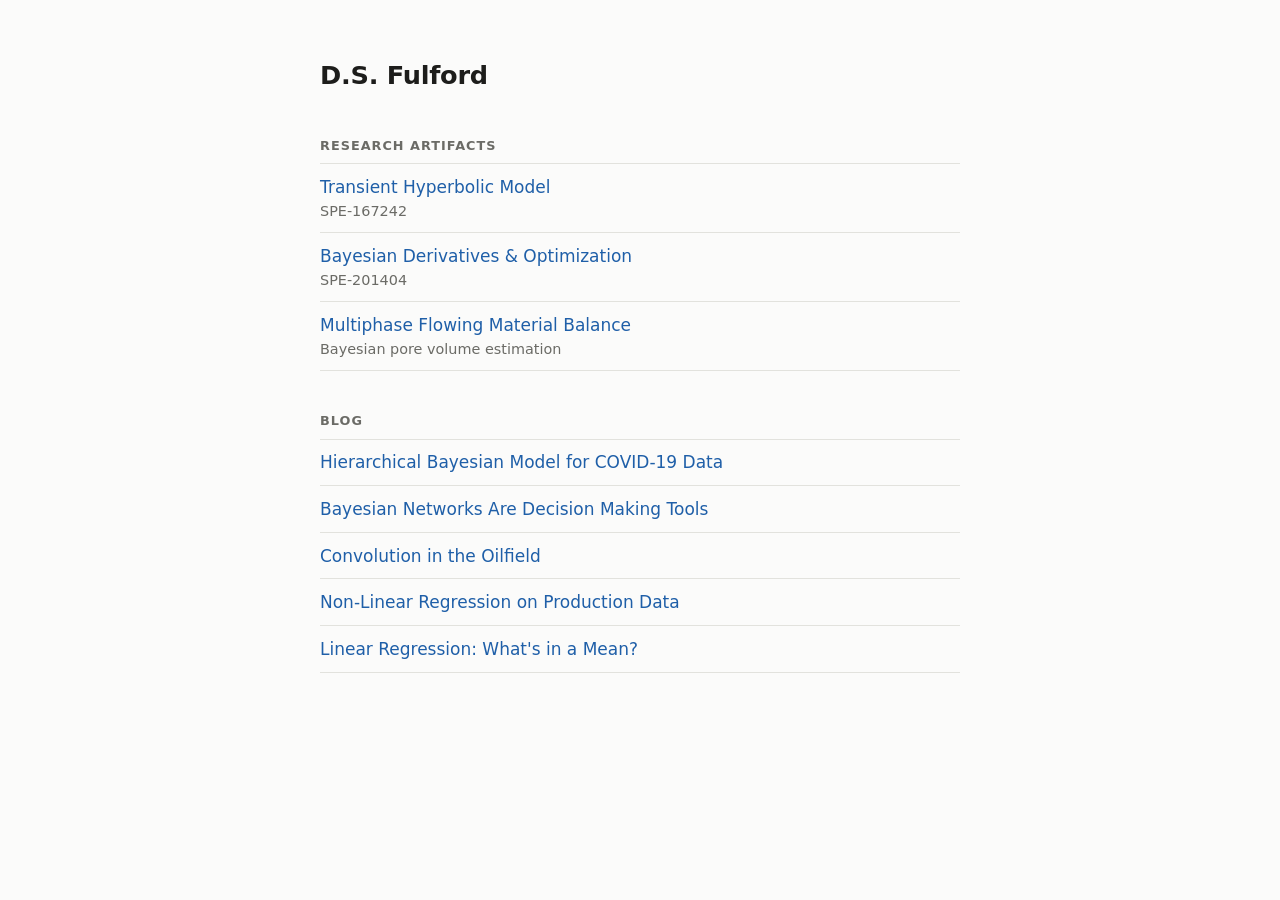
==== index.html @ ef867392 "Replace redirect with an index of research artifacts and blog posts Co-Authored-By: Claude Opus 5.5 " ====
<!doctype html>
<html lang="en">
<head>
<meta charset="utf-8">
<meta name="viewport" content="width=device-width, initial-scale=1">
<title>D.S. Fulford</title>
<meta name="description" content="Research artifacts and blog posts by D.S. Fulford.">
<style>
  :root {
    --bg: #fbfbfa;
    --fg: #1d1d1b;
    --muted: #6b6b66;
    --rule: #e2e2dd;
    --link: #1f5fa8;
  }
  @media (prefers-color-scheme: dark) {
    :root {
      --bg: #161615;
      --fg: #e8e8e4;
      --muted: #9a9a94;
      --rule: #2e2e2b;
      --link: #7fb2ec;
    }
  }
  * { box-sizing: border-box; }
  body {
    margin: 0;
    background: var(--bg);
    color: var(--fg);
    font: 17px/1.55 system-ui, -apple-system, "Segoe UI", sans-serif;
  }
  main { max-width: 42rem; margin: 0 auto; padding: 3.5rem 16px 4rem; }
  h1 { font-size: 1.6rem; margin: 0 0 2.5rem; letter-spacing: -0.01em; }
  h2 {
    font-size: 0.8rem;
    font-weight: 600;
    text-transform: uppercase;
    letter-spacing: 0.08em;
    color: var(--muted);
    margin: 2.5rem 0 0.5rem;
  }
  h2 a { color: inherit; }
  ul { list-style: none; margin: 0; padding: 0; }
  li { padding: 0.6rem 0; border-top: 1px solid var(--rule); }
  li:last-child { border-bottom: 1px solid var(--rule); }
  a { color: var(--link); text-decoration: none; }
  a:hover { text-decoration: underline; }
  .note { display: block; color: var(--muted); font-size: 0.9rem; }
</style>
</head>
<body>
<main>
  <h1>D.S. Fulford</h1>

  <h2><a href="/research-artifacts/">Research artifacts</a></h2>
  <ul>
    <li><a href="/research-artifacts/spe-167242.html">Transient Hyperbolic Model</a>
      <span class="note">SPE-167242</span></li>
    <li><a href="/research-artifacts/spe-201404.html">Bayesian Derivatives &amp; Optimization</a>
      <span class="note">SPE-201404</span></li>
    <li><a href="/research-artifacts/mfmb-latent-slope.html">Multiphase Flowing Material Balance</a>
      <span class="note">Bayesian pore volume estimation</span></li>
  </ul>

  <h2>Blog</h2>
  <ul>
    <li><a href="/blog/covid19/covid19.html">Hierarchical Bayesian Model for COVID-19 Data</a></li>
    <li><a href="/blog/bn_montyhall/bn_montyhall.html">Bayesian Networks Are Decision Making Tools</a></li>
    <li><a href="/blog/conv/conv.html">Convolution in the Oilfield</a></li>
    <li><a href="/blog/nonlin_reg/nonlin_reg.html">Non-Linear Regression on Production Data</a></li>
    <li><a href="/blog/lin_reg/lin_reg.html">Linear Regression: What's in a Mean?</a></li>
  </ul>
</main>
</body>
</html>
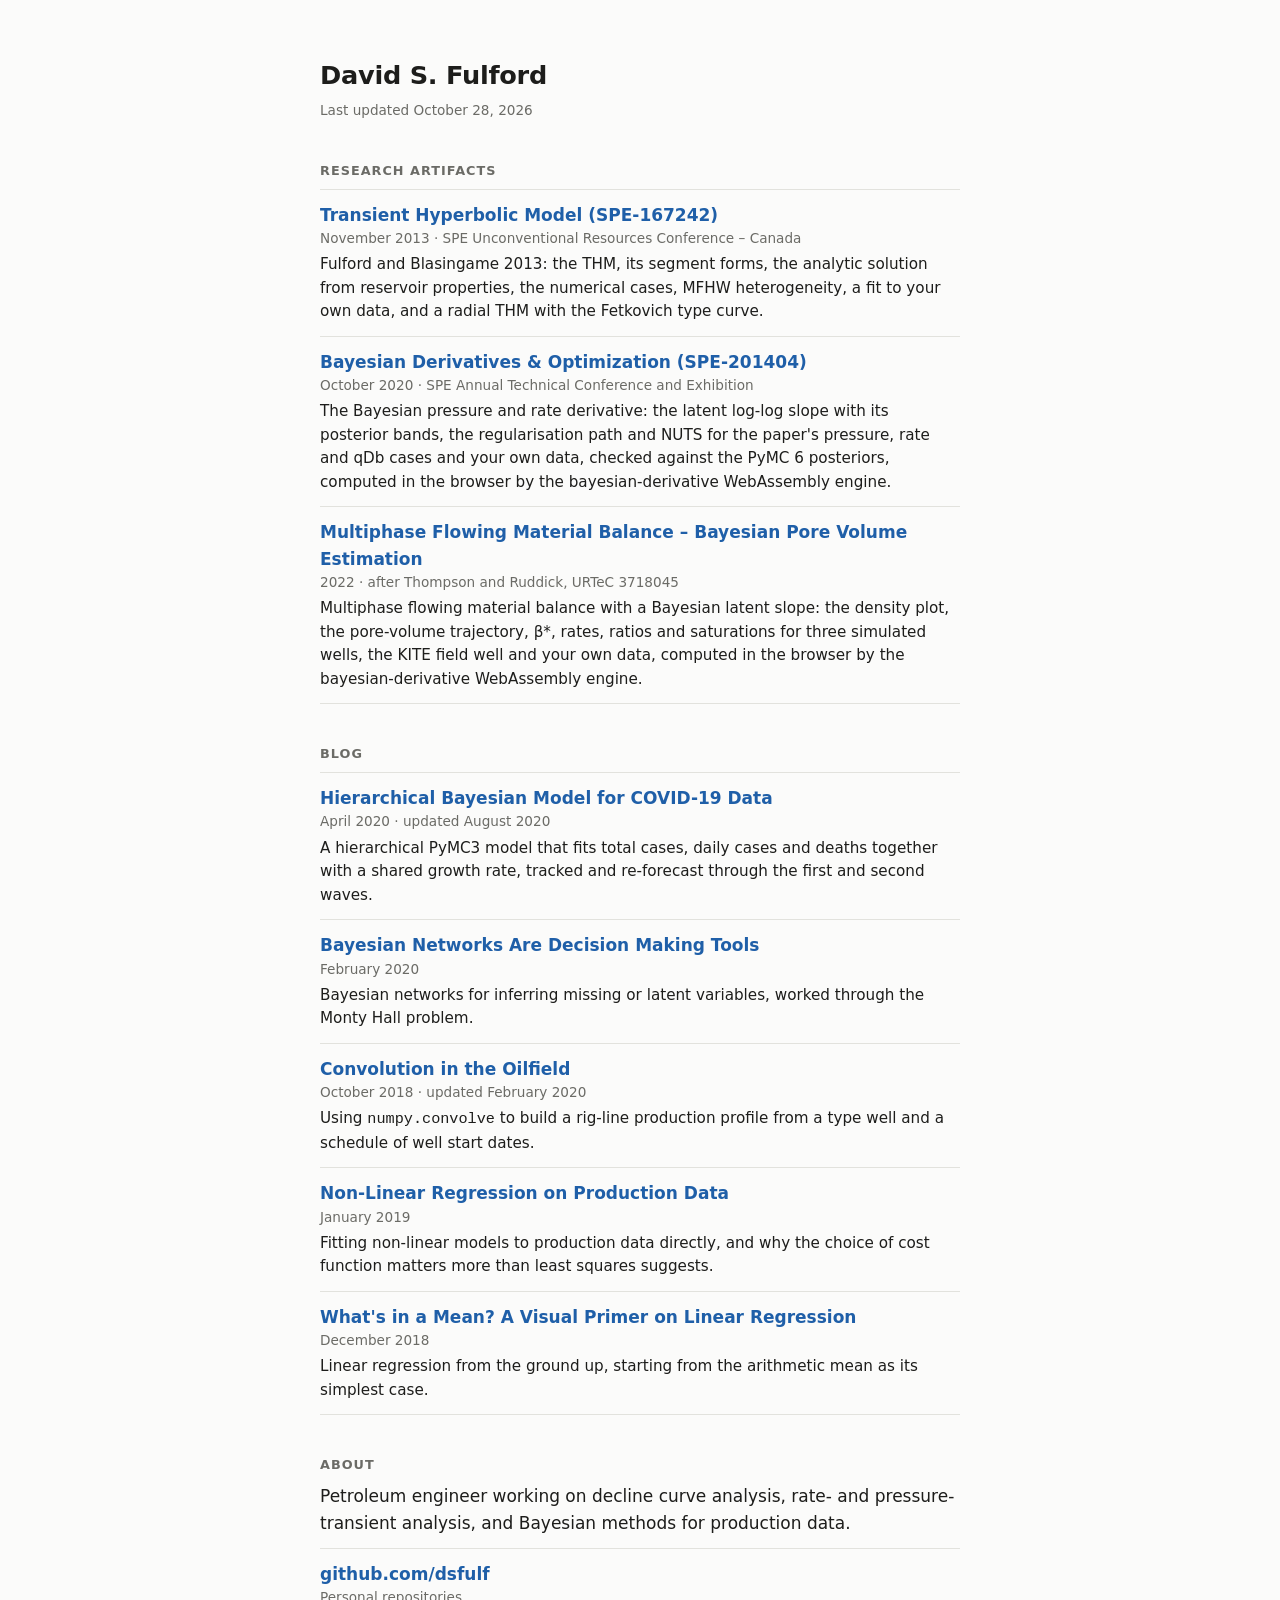
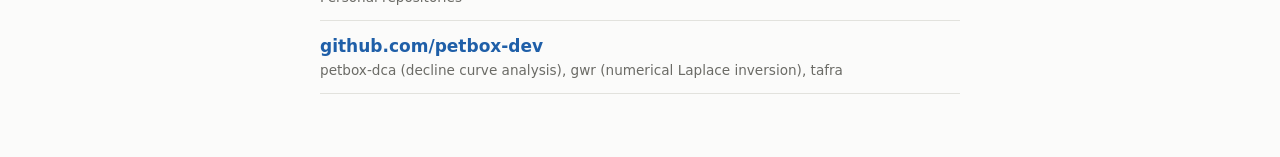
==== commit 3491b0c9: "Add descriptions, dates, last-updated line and About section Co-Authored-By: Claude Opus 5.5 <norepl" ====
--- a/index.html
+++ b/index.html
@@ -3,8 +3,8 @@
 <head>
 <meta charset="utf-8">
 <meta name="viewport" content="width=device-width, initial-scale=1">
-<title>D.S. Fulford</title>
-<meta name="description" content="Research artifacts and blog posts by D.S. Fulford.">
+<title>David S. Fulford</title>
+<meta name="description" content="Research artifacts and blog posts by David S. Fulford.">
 <style>
   :root {
     --bg: #fbfbfa;
@@ -30,7 +30,8 @@
     font: 17px/1.55 system-ui, -apple-system, "Segoe UI", sans-serif;
   }
   main { max-width: 42rem; margin: 0 auto; padding: 3.5rem 16px 4rem; }
-  h1 { font-size: 1.6rem; margin: 0 0 2.5rem; letter-spacing: -0.01em; }
+  h1 { font-size: 1.6rem; margin: 0; letter-spacing: -0.01em; }
+  .updated { margin: 0.25rem 0 2.5rem; color: var(--muted); font-size: 0.85rem; }
   h2 {
     font-size: 0.8rem;
     font-weight: 600;
@@ -41,35 +42,91 @@
   }
   h2 a { color: inherit; }
   ul { list-style: none; margin: 0; padding: 0; }
-  li { padding: 0.6rem 0; border-top: 1px solid var(--rule); }
+  li { padding: 0.75rem 0; border-top: 1px solid var(--rule); }
   li:last-child { border-bottom: 1px solid var(--rule); }
   a { color: var(--link); text-decoration: none; }
   a:hover { text-decoration: underline; }
-  .note { display: block; color: var(--muted); font-size: 0.9rem; }
+  .title { font-weight: 600; }
+  .date { display: block; color: var(--muted); font-size: 0.85rem; }
+  .desc { margin: 0.25rem 0 0; font-size: 0.95rem; }
+  .about p { margin: 0 0 0.75rem; }
 </style>
 </head>
 <body>
 <main>
-  <h1>D.S. Fulford</h1>
+  <h1>David S. Fulford</h1>
+  <p class="updated">Last updated <time datetime="2026-10-28">October 28, 2026</time></p>
 
   <h2><a href="/research-artifacts/">Research artifacts</a></h2>
   <ul>
-    <li><a href="/research-artifacts/spe-167242.html">Transient Hyperbolic Model</a>
-      <span class="note">SPE-167242</span></li>
-    <li><a href="/research-artifacts/spe-201404.html">Bayesian Derivatives &amp; Optimization</a>
-      <span class="note">SPE-201404</span></li>
-    <li><a href="/research-artifacts/mfmb-latent-slope.html">Multiphase Flowing Material Balance</a>
-      <span class="note">Bayesian pore volume estimation</span></li>
+    <li>
+      <a class="title" href="/research-artifacts/spe-167242.html">Transient Hyperbolic Model (SPE-167242)</a>
+      <span class="date">November 2013 · SPE Unconventional Resources Conference – Canada</span>
+      <p class="desc">Fulford and Blasingame 2013: the THM, its segment forms, the analytic solution from reservoir
+        properties, the numerical cases, MFHW heterogeneity, a fit to your own data, and a radial THM with the
+        Fetkovich type curve.</p>
+    </li>
+    <li>
+      <a class="title" href="/research-artifacts/spe-201404.html">Bayesian Derivatives &amp; Optimization (SPE-201404)</a>
+      <span class="date">October 2020 · SPE Annual Technical Conference and Exhibition</span>
+      <p class="desc">The Bayesian pressure and rate derivative: the latent log-log slope with its posterior bands,
+        the regularisation path and NUTS for the paper's pressure, rate and qDb cases and your own data, checked
+        against the PyMC 6 posteriors, computed in the browser by the bayesian-derivative WebAssembly engine.</p>
+    </li>
+    <li>
+      <a class="title" href="/research-artifacts/mfmb-latent-slope.html">Multiphase Flowing Material Balance – Bayesian Pore Volume Estimation</a>
+      <span class="date">2022 · after Thompson and Ruddick, URTeC 3718045</span>
+      <p class="desc">Multiphase flowing material balance with a Bayesian latent slope: the density plot, the
+        pore-volume trajectory, β*, rates, ratios and saturations for three simulated wells, the KITE field well and
+        your own data, computed in the browser by the bayesian-derivative WebAssembly engine.</p>
+    </li>
   </ul>
 
   <h2>Blog</h2>
   <ul>
-    <li><a href="/blog/covid19/covid19.html">Hierarchical Bayesian Model for COVID-19 Data</a></li>
-    <li><a href="/blog/bn_montyhall/bn_montyhall.html">Bayesian Networks Are Decision Making Tools</a></li>
-    <li><a href="/blog/conv/conv.html">Convolution in the Oilfield</a></li>
-    <li><a href="/blog/nonlin_reg/nonlin_reg.html">Non-Linear Regression on Production Data</a></li>
-    <li><a href="/blog/lin_reg/lin_reg.html">Linear Regression: What's in a Mean?</a></li>
+    <li>
+      <a class="title" href="/blog/covid19/covid19.html">Hierarchical Bayesian Model for COVID-19 Data</a>
+      <span class="date">April 2020 · updated August 2020</span>
+      <p class="desc">A hierarchical PyMC3 model that fits total cases, daily cases and deaths together with a
+        shared growth rate, tracked and re-forecast through the first and second waves.</p>
+    </li>
+    <li>
+      <a class="title" href="/blog/bn_montyhall/bn_montyhall.html">Bayesian Networks Are Decision Making Tools</a>
+      <span class="date">February 2020</span>
+      <p class="desc">Bayesian networks for inferring missing or latent variables, worked through the Monty Hall
+        problem.</p>
+    </li>
+    <li>
+      <a class="title" href="/blog/conv/conv.html">Convolution in the Oilfield</a>
+      <span class="date">October 2018 · updated February 2020</span>
+      <p class="desc">Using <code>numpy.convolve</code> to build a rig-line production profile from a type well
+        and a schedule of well start dates.</p>
+    </li>
+    <li>
+      <a class="title" href="/blog/nonlin_reg/nonlin_reg.html">Non-Linear Regression on Production Data</a>
+      <span class="date">January 2019</span>
+      <p class="desc">Fitting non-linear models to production data directly, and why the choice of cost function
+        matters more than least squares suggests.</p>
+    </li>
+    <li>
+      <a class="title" href="/blog/lin_reg/lin_reg.html">What's in a Mean? A Visual Primer on Linear Regression</a>
+      <span class="date">December 2018</span>
+      <p class="desc">Linear regression from the ground up, starting from the arithmetic mean as its simplest
+        case.</p>
+    </li>
   </ul>
+
+  <h2>About</h2>
+  <div class="about">
+    <p>Petroleum engineer working on decline curve analysis, rate- and pressure-transient analysis, and Bayesian
+      methods for production data.</p>
+    <ul>
+      <li><a class="title" href="https://github.com/dsfulf">github.com/dsfulf</a>
+        <span class="date">Personal repositories</span></li>
+      <li><a class="title" href="https://github.com/petbox-dev">github.com/petbox-dev</a>
+        <span class="date">petbox-dca (decline curve analysis), gwr (numerical Laplace inversion), tafra</span></li>
+    </ul>
+  </div>
 </main>
 </body>
 </html>
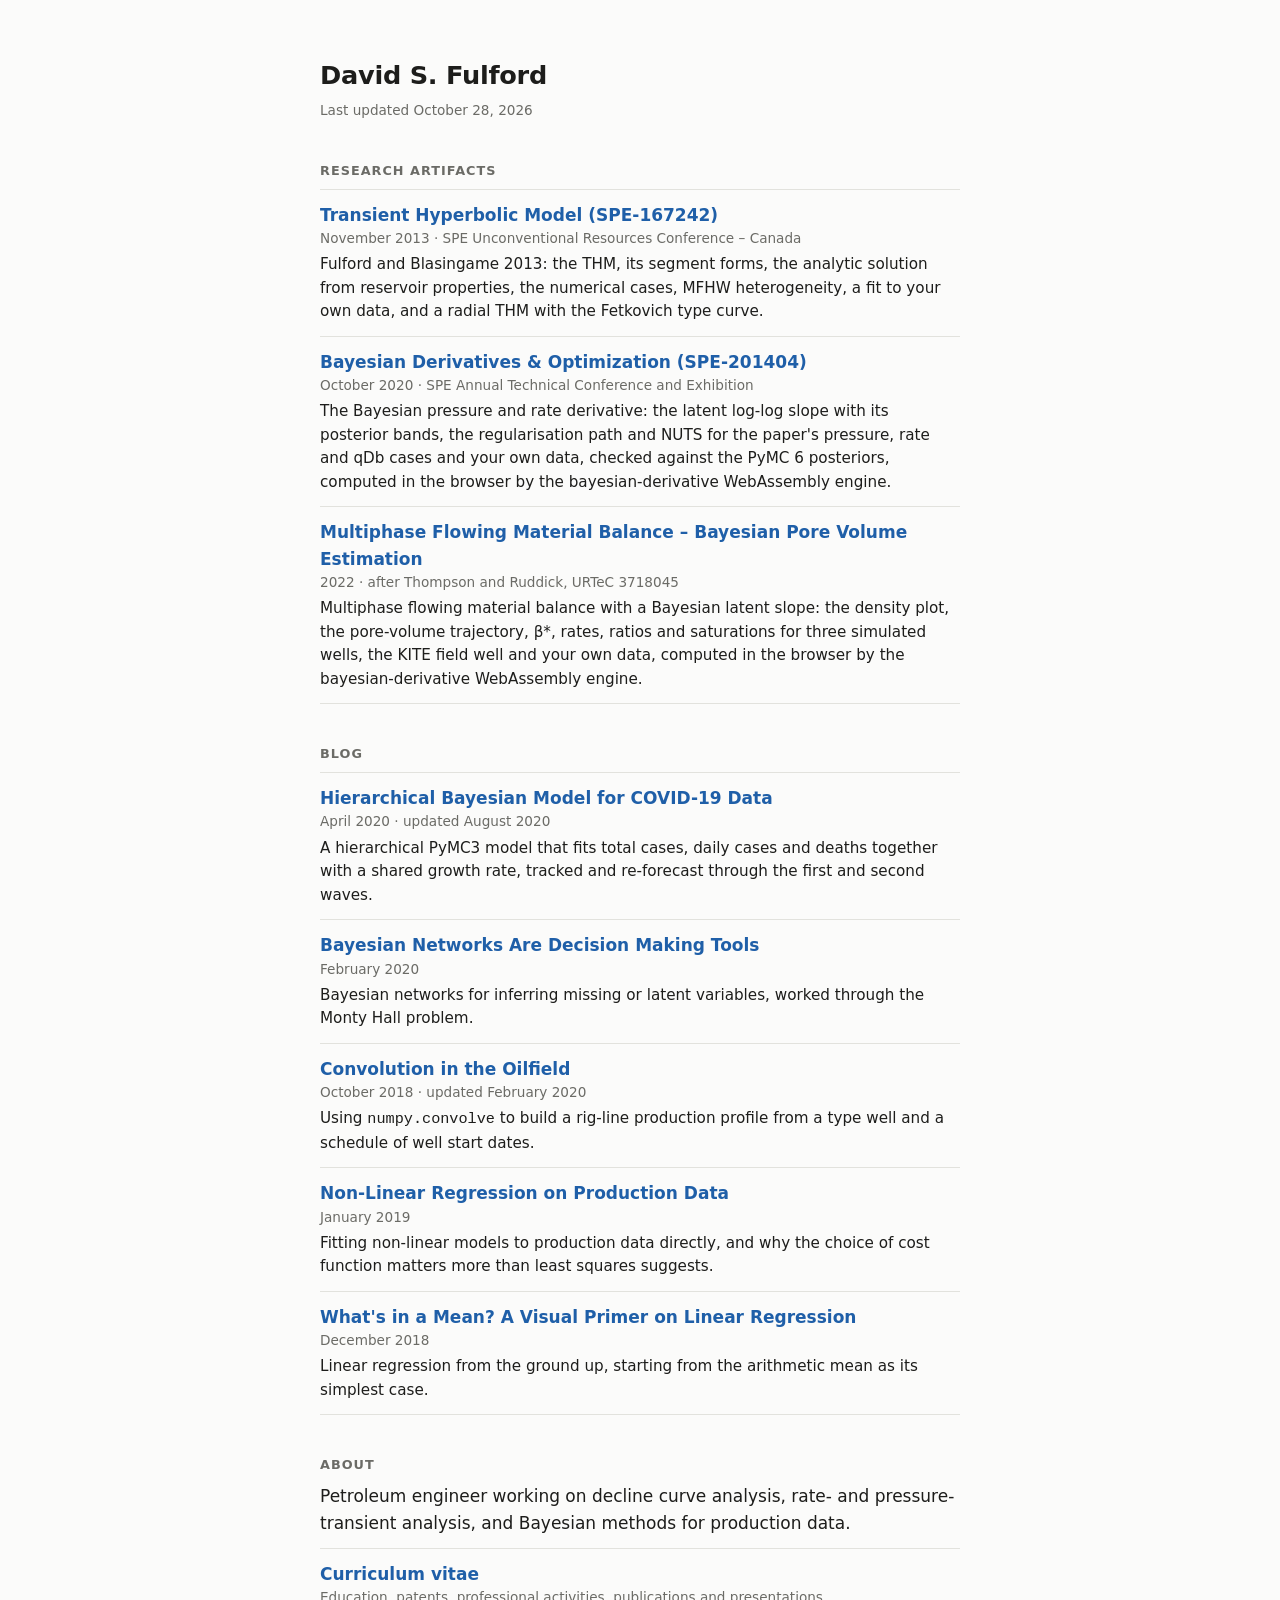
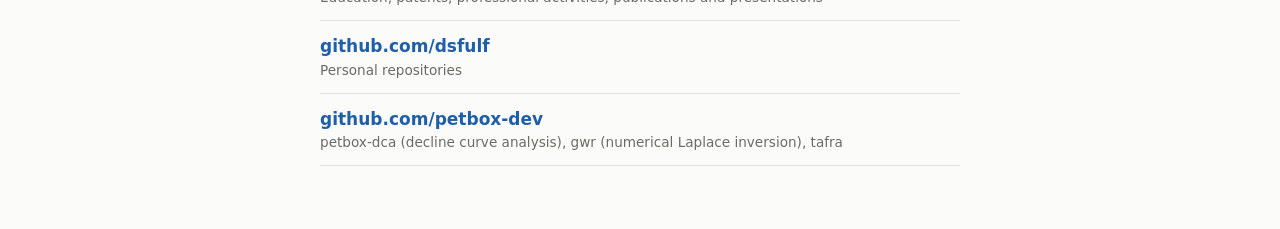
==== commit 80358a99: "Add CV page and shared stylesheet; link CV from About Co-Authored-By: Claude Opus 5.5 <noreply@anthr" ====
--- a/index.html
+++ b/index.html
@@ -5,52 +5,7 @@
 <meta name="viewport" content="width=device-width, initial-scale=1">
 <title>David S. Fulford</title>
 <meta name="description" content="Research artifacts and blog posts by David S. Fulford.">
-<style>
-  :root {
-    --bg: #fbfbfa;
-    --fg: #1d1d1b;
-    --muted: #6b6b66;
-    --rule: #e2e2dd;
-    --link: #1f5fa8;
-  }
-  @media (prefers-color-scheme: dark) {
-    :root {
-      --bg: #161615;
-      --fg: #e8e8e4;
-      --muted: #9a9a94;
-      --rule: #2e2e2b;
-      --link: #7fb2ec;
-    }
-  }
-  * { box-sizing: border-box; }
-  body {
-    margin: 0;
-    background: var(--bg);
-    color: var(--fg);
-    font: 17px/1.55 system-ui, -apple-system, "Segoe UI", sans-serif;
-  }
-  main { max-width: 42rem; margin: 0 auto; padding: 3.5rem 16px 4rem; }
-  h1 { font-size: 1.6rem; margin: 0; letter-spacing: -0.01em; }
-  .updated { margin: 0.25rem 0 2.5rem; color: var(--muted); font-size: 0.85rem; }
-  h2 {
-    font-size: 0.8rem;
-    font-weight: 600;
-    text-transform: uppercase;
-    letter-spacing: 0.08em;
-    color: var(--muted);
-    margin: 2.5rem 0 0.5rem;
-  }
-  h2 a { color: inherit; }
-  ul { list-style: none; margin: 0; padding: 0; }
-  li { padding: 0.75rem 0; border-top: 1px solid var(--rule); }
-  li:last-child { border-bottom: 1px solid var(--rule); }
-  a { color: var(--link); text-decoration: none; }
-  a:hover { text-decoration: underline; }
-  .title { font-weight: 600; }
-  .date { display: block; color: var(--muted); font-size: 0.85rem; }
-  .desc { margin: 0.25rem 0 0; font-size: 0.95rem; }
-  .about p { margin: 0 0 0.75rem; }
-</style>
+<link rel="stylesheet" href="style.css">
 </head>
 <body>
 <main>
@@ -121,6 +76,8 @@
     <p>Petroleum engineer working on decline curve analysis, rate- and pressure-transient analysis, and Bayesian
       methods for production data.</p>
     <ul>
+      <li><a class="title" href="/cv.html">Curriculum vitae</a>
+        <span class="date">Education, patents, professional activities, publications and presentations</span></li>
       <li><a class="title" href="https://github.com/dsfulf">github.com/dsfulf</a>
         <span class="date">Personal repositories</span></li>
       <li><a class="title" href="https://github.com/petbox-dev">github.com/petbox-dev</a>
--- a/style.css
+++ b/style.css
@@ -0,0 +1,47 @@
+:root {
+  --bg: #fbfbfa;
+  --fg: #1d1d1b;
+  --muted: #6b6b66;
+  --rule: #e2e2dd;
+  --link: #1f5fa8;
+}
+@media (prefers-color-scheme: dark) {
+  :root {
+    --bg: #161615;
+    --fg: #e8e8e4;
+    --muted: #9a9a94;
+    --rule: #2e2e2b;
+    --link: #7fb2ec;
+  }
+}
+* { box-sizing: border-box; }
+body {
+  margin: 0;
+  background: var(--bg);
+  color: var(--fg);
+  font: 17px/1.55 system-ui, -apple-system, "Segoe UI", sans-serif;
+}
+main { max-width: 42rem; margin: 0 auto; padding: 3.5rem 16px 4rem; }
+h1 { font-size: 1.6rem; margin: 0; letter-spacing: -0.01em; }
+.updated { margin: 0.25rem 0 2.5rem; color: var(--muted); font-size: 0.85rem; }
+h2 {
+  font-size: 0.8rem;
+  font-weight: 600;
+  text-transform: uppercase;
+  letter-spacing: 0.08em;
+  color: var(--muted);
+  margin: 2.5rem 0 0.5rem;
+}
+h2 a { color: inherit; }
+ul { list-style: none; margin: 0; padding: 0; }
+li { padding: 0.75rem 0; border-top: 1px solid var(--rule); }
+li:last-child { border-bottom: 1px solid var(--rule); }
+a { color: var(--link); text-decoration: none; }
+a:hover { text-decoration: underline; }
+.title { font-weight: 600; }
+.date { display: block; color: var(--muted); font-size: 0.85rem; }
+.desc { margin: 0.25rem 0 0; font-size: 0.95rem; }
+.about p { margin: 0 0 0.75rem; }
+.back { display: inline-block; margin-bottom: 1.5rem; font-size: 0.9rem; }
+.cv li { padding: 0.6rem 0; font-size: 0.95rem; }
+.cv .year { color: var(--muted); font-variant-numeric: tabular-nums; margin-right: 0.5rem; }
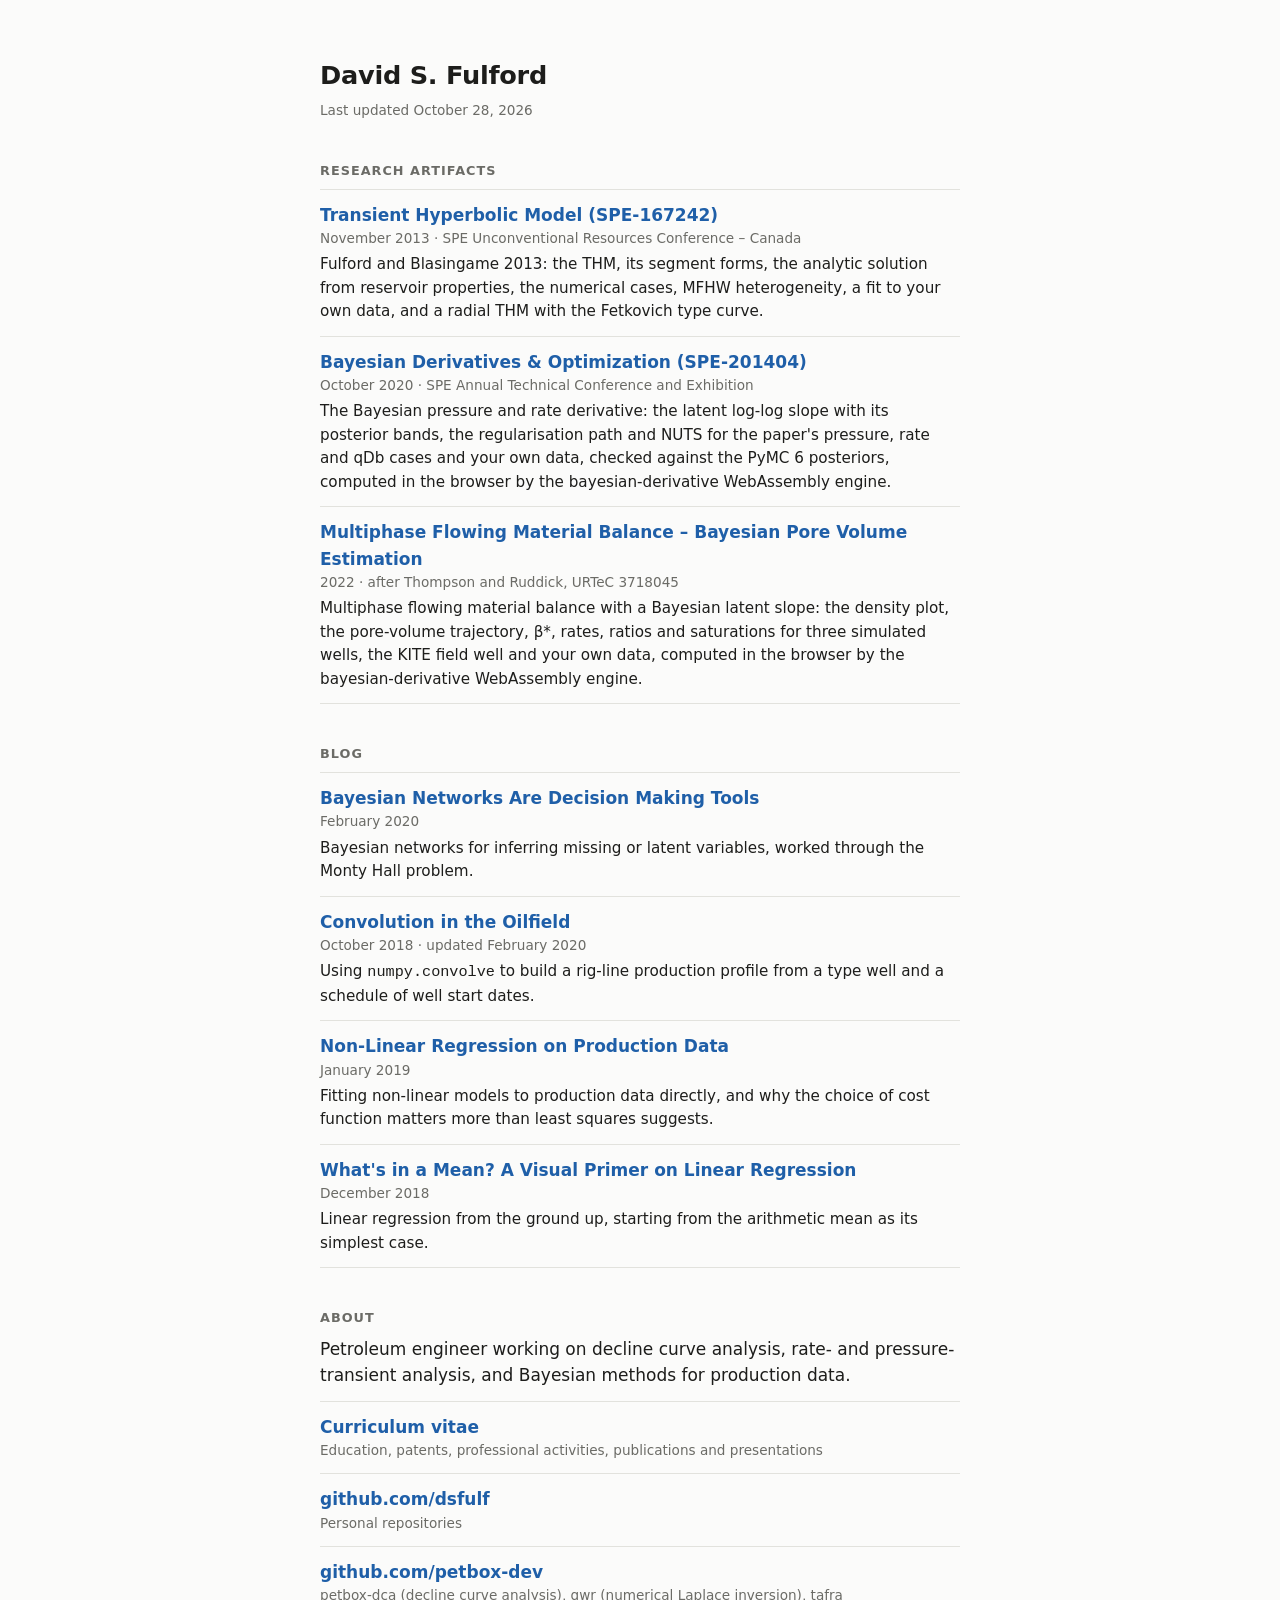
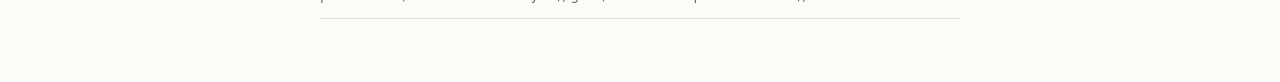
==== commit 2cdc1854: "Remove COVID-19 post from index Co-Authored-By: Claude Opus 5.5 <noreply@anthropic.com> Claude-Sessi" ====
--- a/index.html
+++ b/index.html
@@ -40,12 +40,6 @@
   <h2>Blog</h2>
   <ul>
     <li>
-      <a class="title" href="/blog/covid19/covid19.html">Hierarchical Bayesian Model for COVID-19 Data</a>
-      <span class="date">April 2020 · updated August 2020</span>
-      <p class="desc">A hierarchical PyMC3 model that fits total cases, daily cases and deaths together with a
-        shared growth rate, tracked and re-forecast through the first and second waves.</p>
-    </li>
-    <li>
       <a class="title" href="/blog/bn_montyhall/bn_montyhall.html">Bayesian Networks Are Decision Making Tools</a>
       <span class="date">February 2020</span>
       <p class="desc">Bayesian networks for inferring missing or latent variables, worked through the Monty Hall
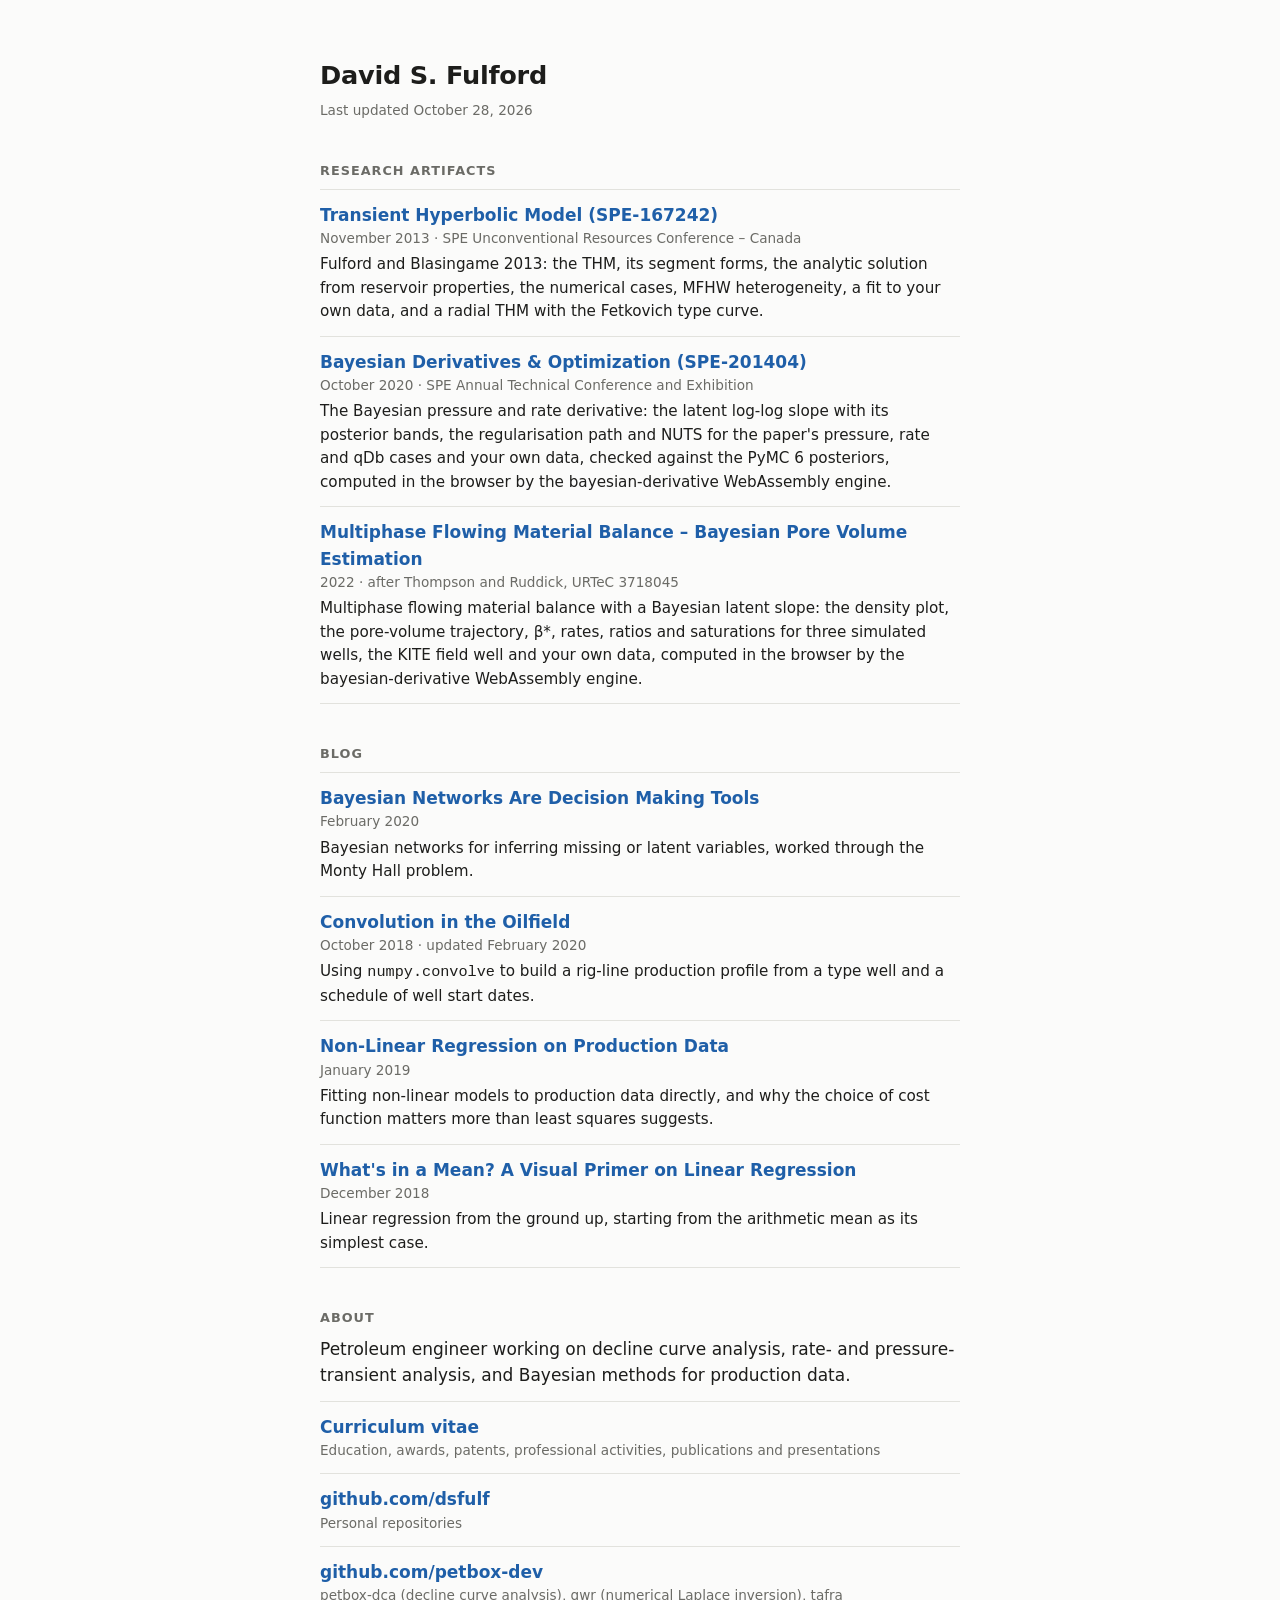
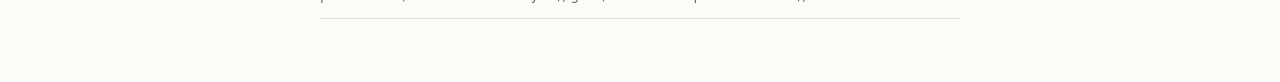
==== commit f0c25c95: "CV: add Awards section Co-Authored-By: Claude Opus 5.5 <noreply@anthropic.com> Claude-Session: https" ====
--- a/index.html
+++ b/index.html
@@ -71,7 +71,7 @@
       methods for production data.</p>
     <ul>
       <li><a class="title" href="/cv.html">Curriculum vitae</a>
-        <span class="date">Education, patents, professional activities, publications and presentations</span></li>
+        <span class="date">Education, awards, patents, professional activities, publications and presentations</span></li>
       <li><a class="title" href="https://github.com/dsfulf">github.com/dsfulf</a>
         <span class="date">Personal repositories</span></li>
       <li><a class="title" href="https://github.com/petbox-dev">github.com/petbox-dev</a>
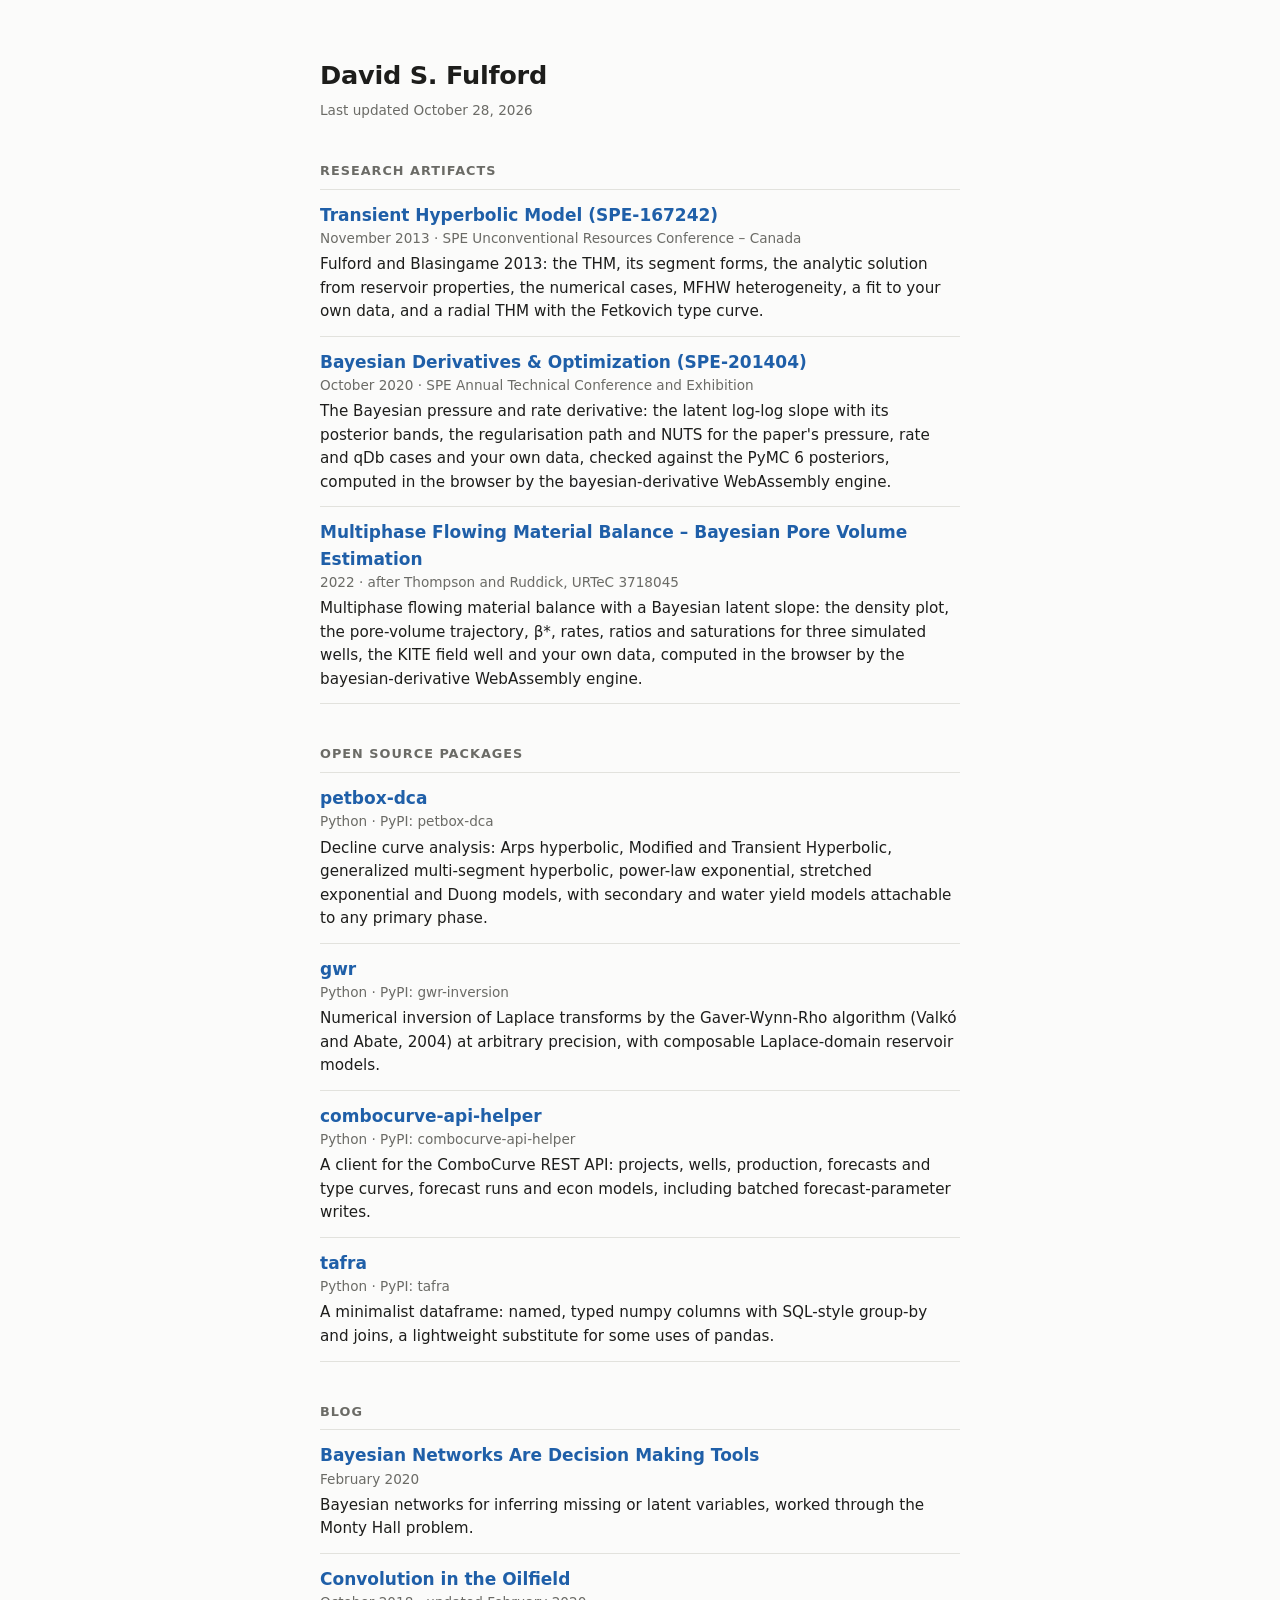
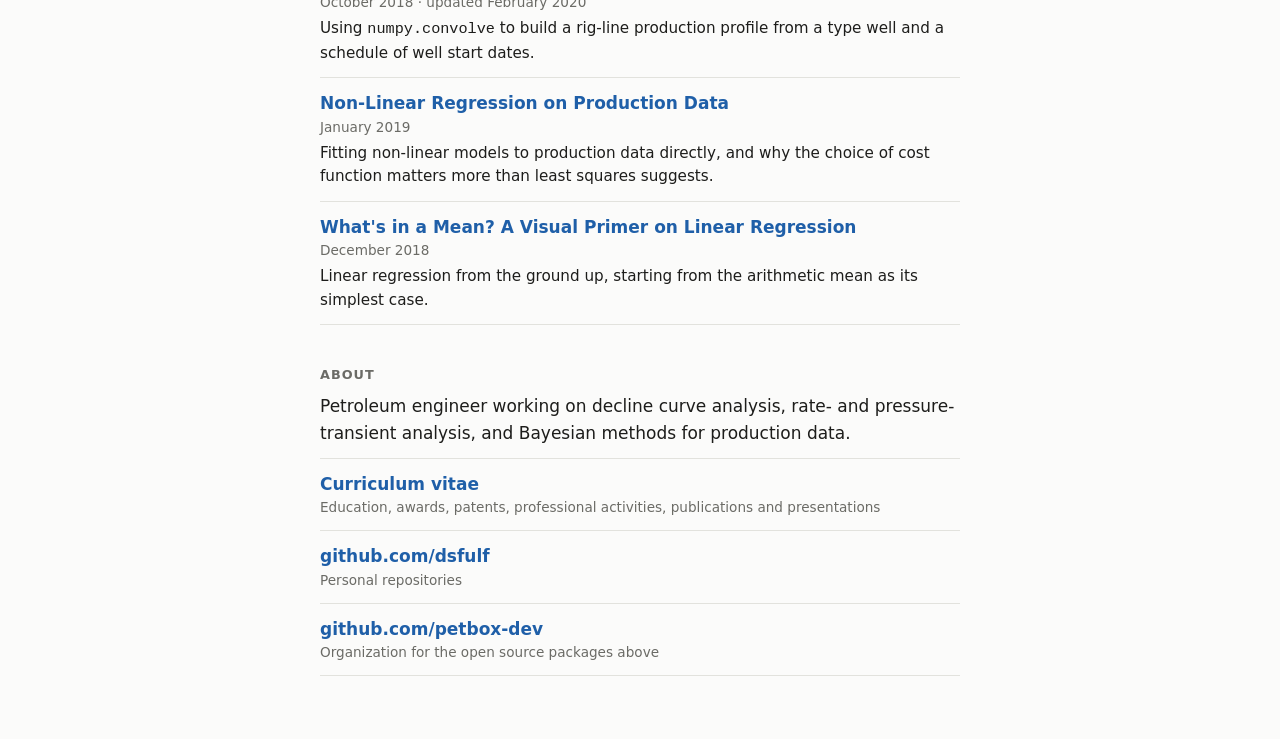
==== commit 92da4e0a: "Index: add Open source packages section Co-Authored-By: Claude Opus 5.5 <noreply@anthropic.com> Clau" ====
--- a/index.html
+++ b/index.html
@@ -34,6 +34,35 @@
       <p class="desc">Multiphase flowing material balance with a Bayesian latent slope: the density plot, the
         pore-volume trajectory, β*, rates, ratios and saturations for three simulated wells, the KITE field well and
         your own data, computed in the browser by the bayesian-derivative WebAssembly engine.</p>
+    </li>
+  </ul>
+
+  <h2>Open source packages</h2>
+  <ul>
+    <li>
+      <a class="title" href="https://github.com/petbox-dev/dca">petbox-dca</a>
+      <span class="date">Python · PyPI: petbox-dca</span>
+      <p class="desc">Decline curve analysis: Arps hyperbolic, Modified and Transient Hyperbolic, generalized
+        multi-segment hyperbolic, power-law exponential, stretched exponential and Duong models, with secondary and
+        water yield models attachable to any primary phase.</p>
+    </li>
+    <li>
+      <a class="title" href="https://github.com/petbox-dev/gwr">gwr</a>
+      <span class="date">Python · PyPI: gwr-inversion</span>
+      <p class="desc">Numerical inversion of Laplace transforms by the Gaver-Wynn-Rho algorithm (Valkó and Abate,
+        2004) at arbitrary precision, with composable Laplace-domain reservoir models.</p>
+    </li>
+    <li>
+      <a class="title" href="https://github.com/petbox-dev/combocurve-api-helper">combocurve-api-helper</a>
+      <span class="date">Python · PyPI: combocurve-api-helper</span>
+      <p class="desc">A client for the ComboCurve REST API: projects, wells, production, forecasts and type curves,
+        forecast runs and econ models, including batched forecast-parameter writes.</p>
+    </li>
+    <li>
+      <a class="title" href="https://github.com/petbox-dev/tafra">tafra</a>
+      <span class="date">Python · PyPI: tafra</span>
+      <p class="desc">A minimalist dataframe: named, typed numpy columns with SQL-style group-by and joins, a
+        lightweight substitute for some uses of pandas.</p>
     </li>
   </ul>
 
@@ -75,7 +104,7 @@
       <li><a class="title" href="https://github.com/dsfulf">github.com/dsfulf</a>
         <span class="date">Personal repositories</span></li>
       <li><a class="title" href="https://github.com/petbox-dev">github.com/petbox-dev</a>
-        <span class="date">petbox-dca (decline curve analysis), gwr (numerical Laplace inversion), tafra</span></li>
+        <span class="date">Organization for the open source packages above</span></li>
     </ul>
   </div>
 </main>
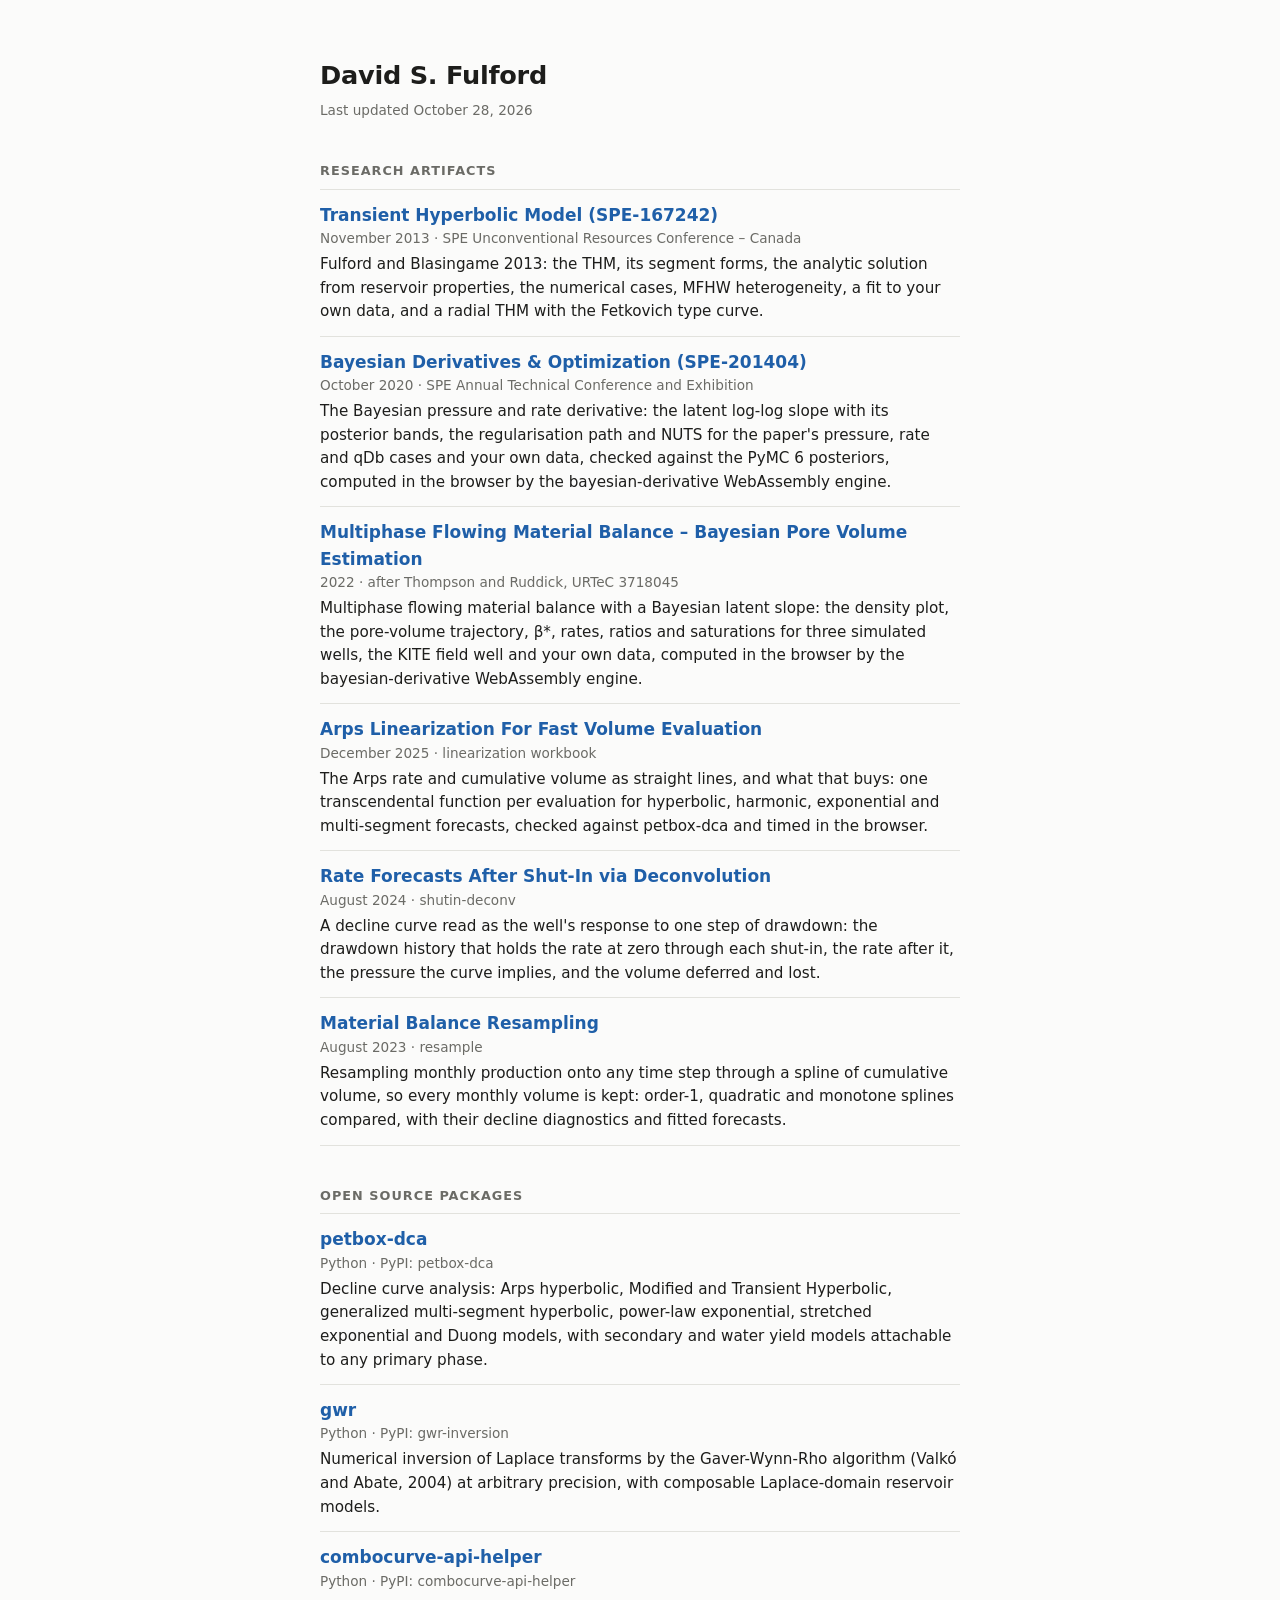
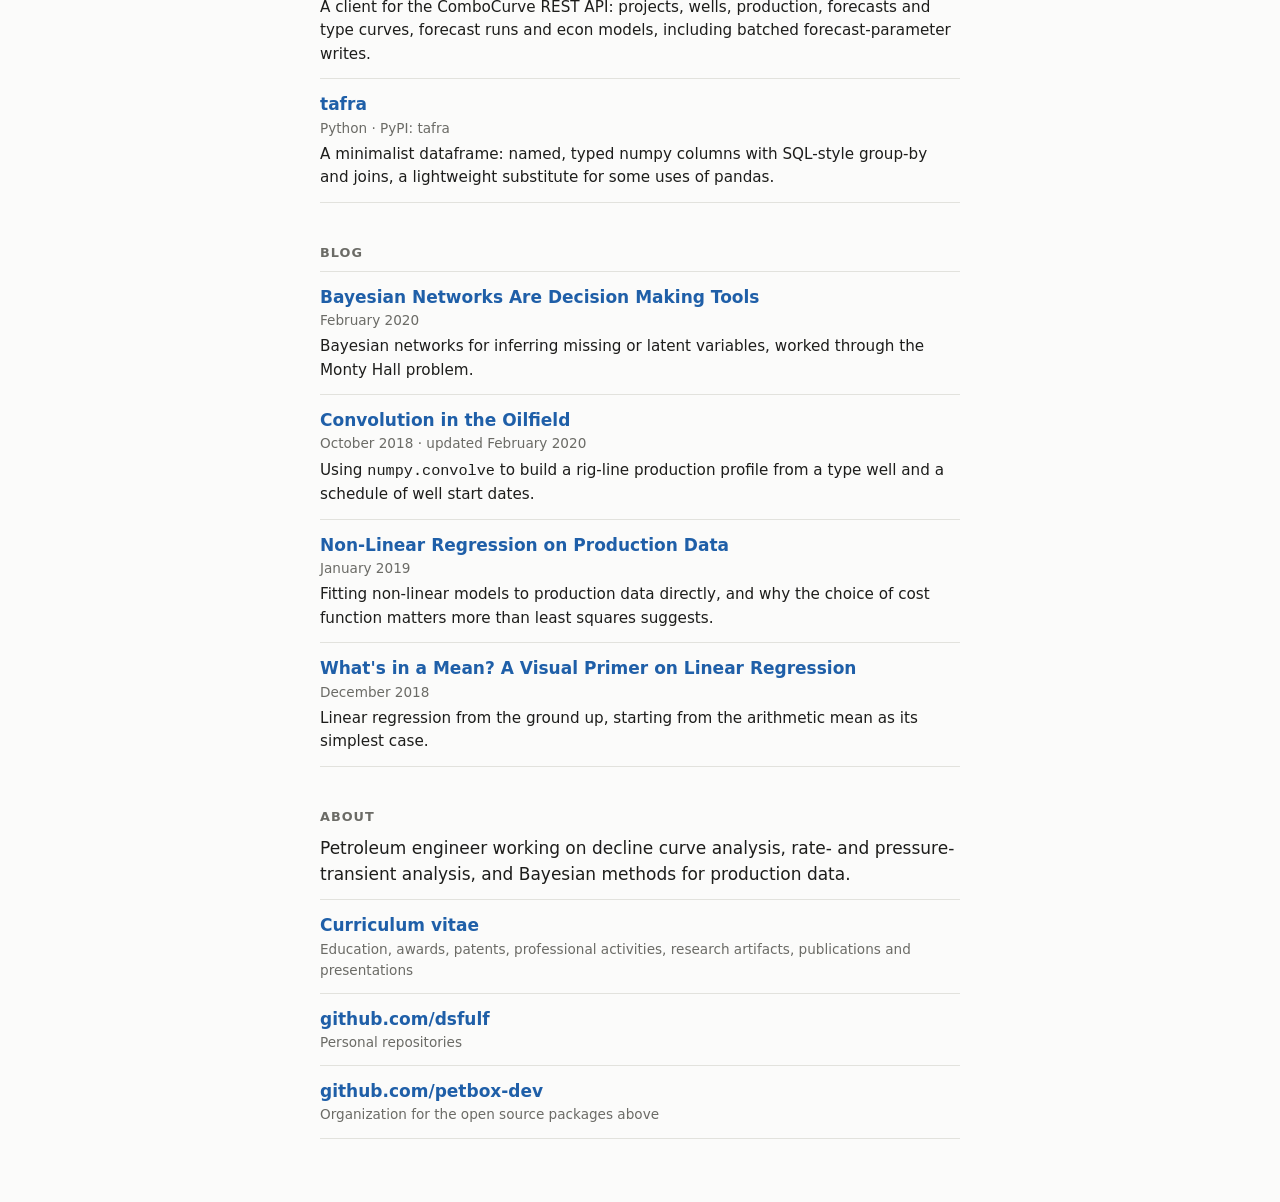
==== commit 1557fc68: "Index and CV: link the arps-linearization, shut-in and resample pages Co-Authored-By: Claude Opus 5." ====
--- a/index.html
+++ b/index.html
@@ -34,6 +34,27 @@
       <p class="desc">Multiphase flowing material balance with a Bayesian latent slope: the density plot, the
         pore-volume trajectory, β*, rates, ratios and saturations for three simulated wells, the KITE field well and
         your own data, computed in the browser by the bayesian-derivative WebAssembly engine.</p>
+    </li>
+    <li>
+      <a class="title" href="/research-artifacts/arps-linearization.html">Arps Linearization For Fast Volume Evaluation</a>
+      <span class="date">December 2025 · linearization workbook</span>
+      <p class="desc">The Arps rate and cumulative volume as straight lines, and what that buys: one transcendental
+        function per evaluation for hyperbolic, harmonic, exponential and multi-segment forecasts, checked against
+        petbox-dca and timed in the browser.</p>
+    </li>
+    <li>
+      <a class="title" href="/research-artifacts/shutin-deconv.html">Rate Forecasts After Shut-In via Deconvolution</a>
+      <span class="date">August 2024 · shutin-deconv</span>
+      <p class="desc">A decline curve read as the well's response to one step of drawdown: the drawdown history that
+        holds the rate at zero through each shut-in, the rate after it, the pressure the curve implies, and the volume
+        deferred and lost.</p>
+    </li>
+    <li>
+      <a class="title" href="/research-artifacts/resample.html">Material Balance Resampling</a>
+      <span class="date">August 2023 · resample</span>
+      <p class="desc">Resampling monthly production onto any time step through a spline of cumulative volume, so every
+        monthly volume is kept: order-1, quadratic and monotone splines compared, with their decline diagnostics and
+        fitted forecasts.</p>
     </li>
   </ul>
 
@@ -100,7 +121,7 @@
       methods for production data.</p>
     <ul>
       <li><a class="title" href="/cv.html">Curriculum vitae</a>
-        <span class="date">Education, awards, patents, professional activities, publications and presentations</span></li>
+        <span class="date">Education, awards, patents, professional activities, research artifacts, publications and presentations</span></li>
       <li><a class="title" href="https://github.com/dsfulf">github.com/dsfulf</a>
         <span class="date">Personal repositories</span></li>
       <li><a class="title" href="https://github.com/petbox-dev">github.com/petbox-dev</a>
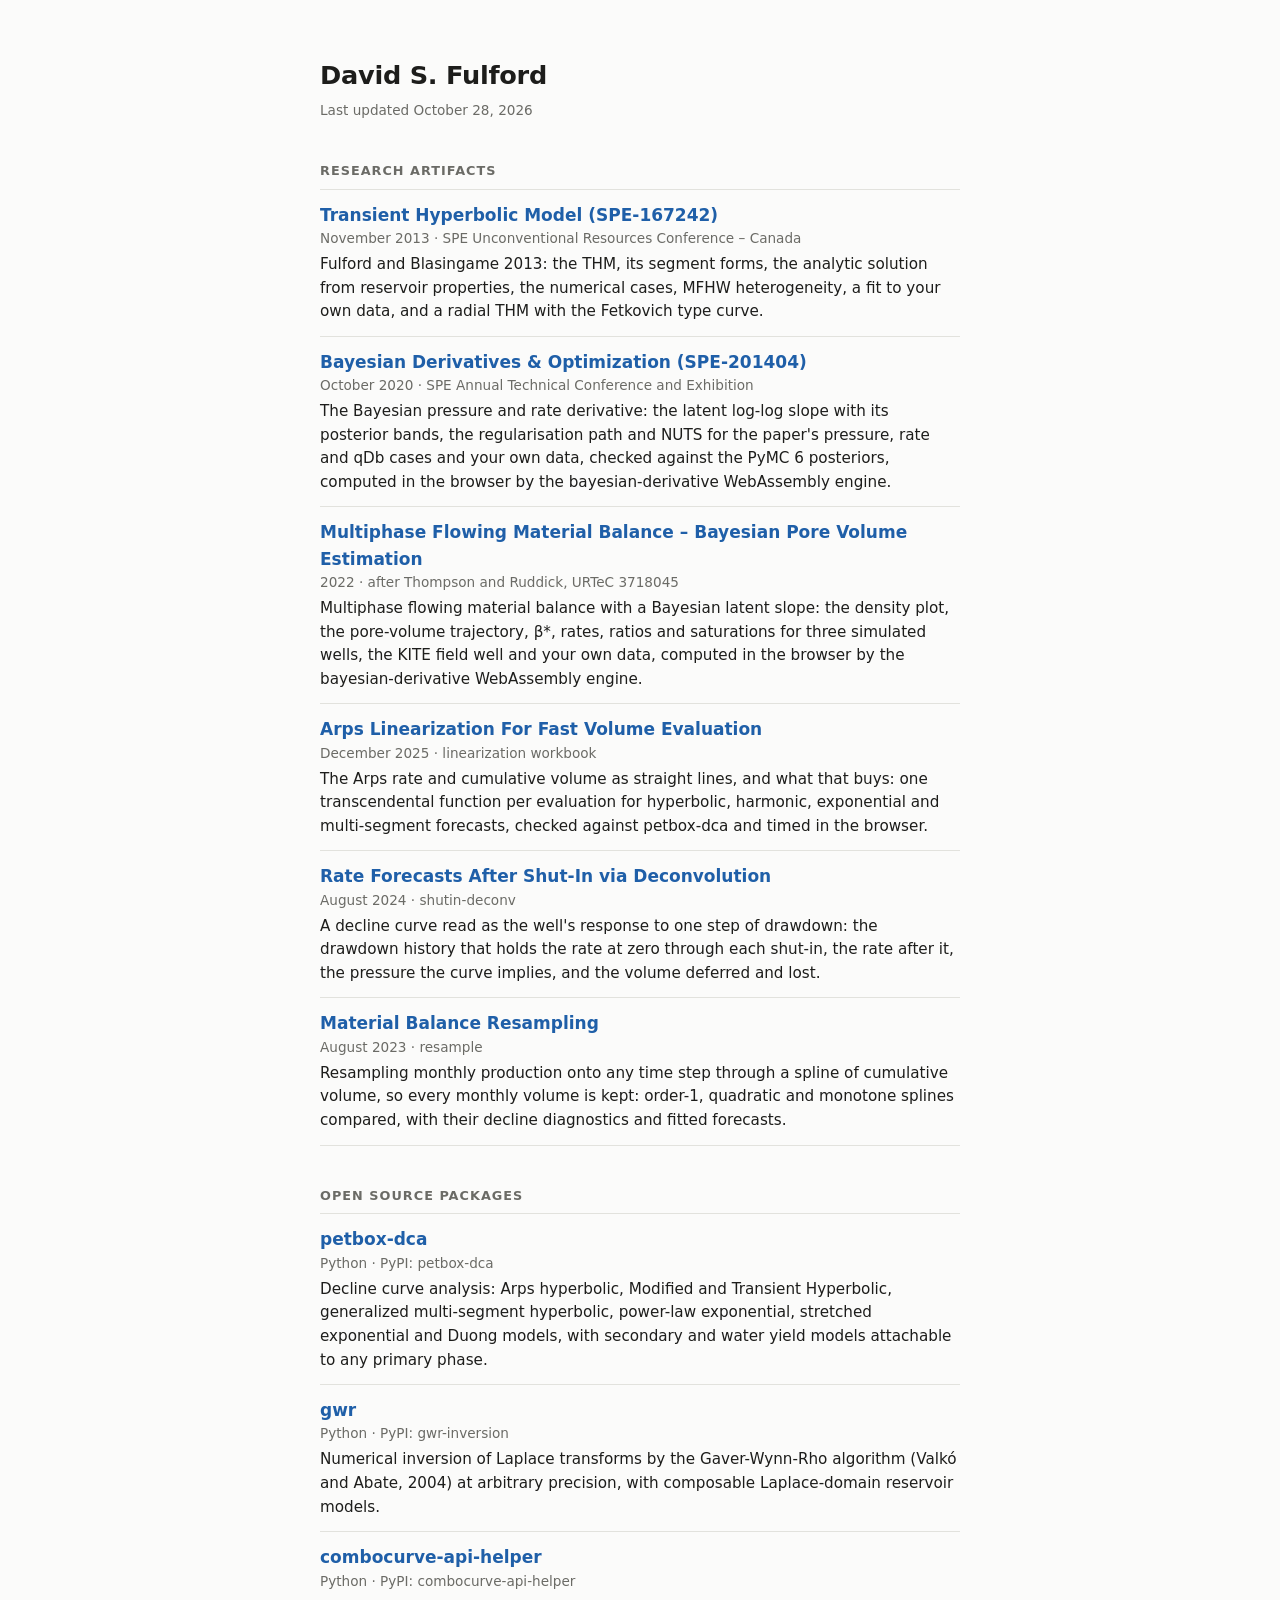
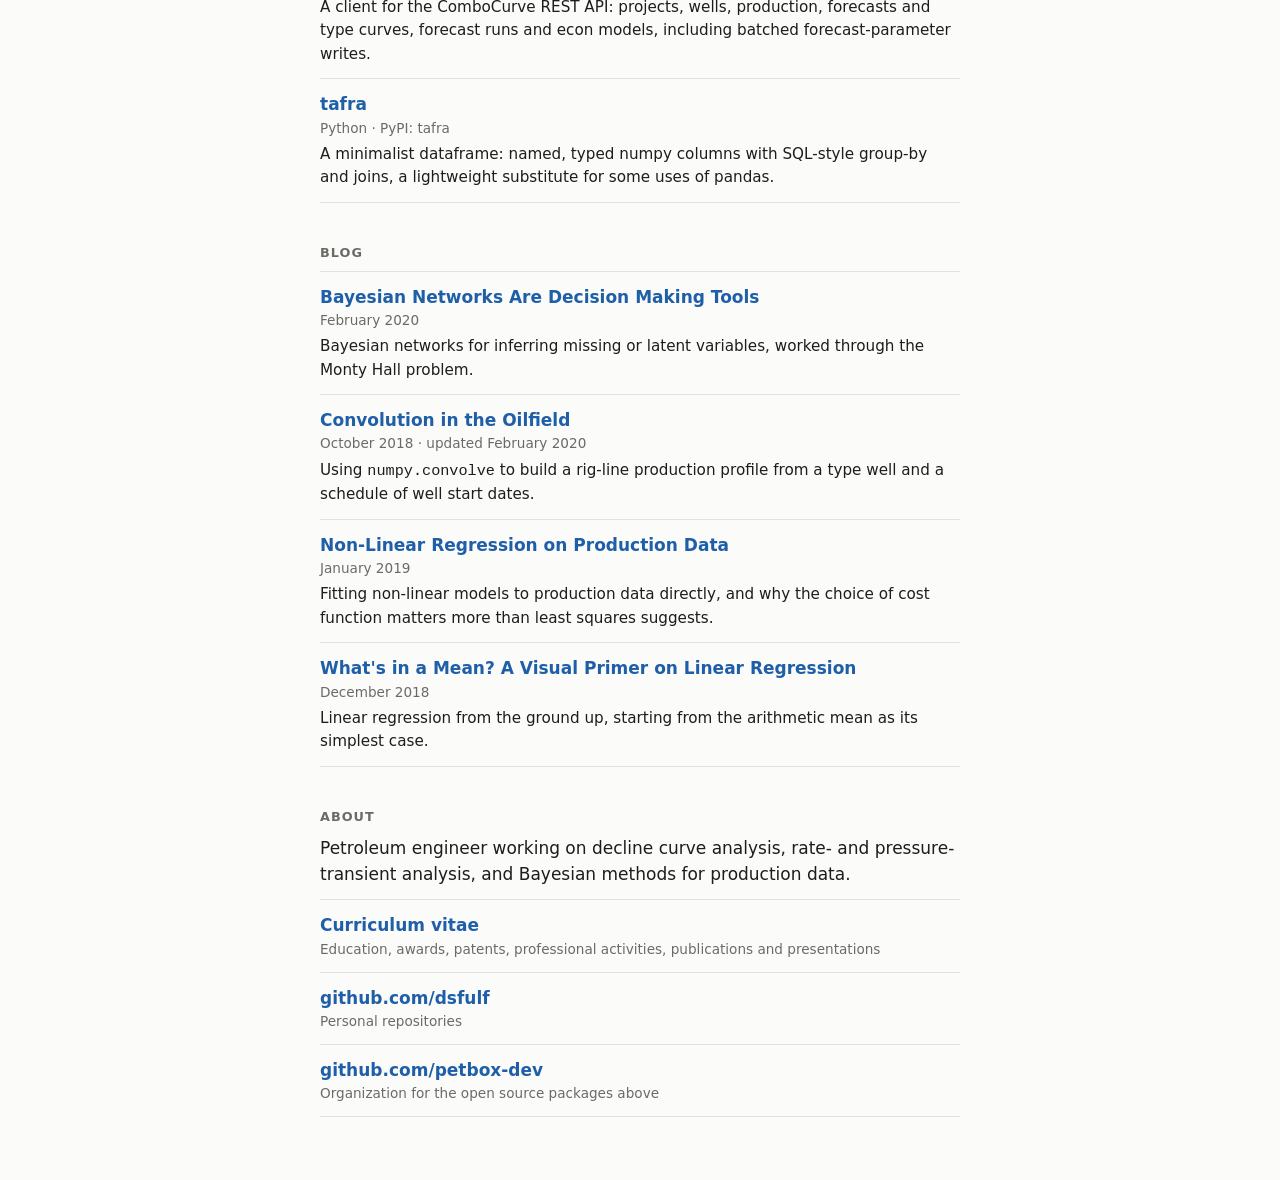
==== commit 046f4c38: "CV: remove the Interactive research artifacts section Co-Authored-By: Claude Opus 5.5 <noreply@anthr" ====
--- a/index.html
+++ b/index.html
@@ -121,7 +121,7 @@
       methods for production data.</p>
     <ul>
       <li><a class="title" href="/cv.html">Curriculum vitae</a>
-        <span class="date">Education, awards, patents, professional activities, research artifacts, publications and presentations</span></li>
+        <span class="date">Education, awards, patents, professional activities, publications and presentations</span></li>
       <li><a class="title" href="https://github.com/dsfulf">github.com/dsfulf</a>
         <span class="date">Personal repositories</span></li>
       <li><a class="title" href="https://github.com/petbox-dev">github.com/petbox-dev</a>
